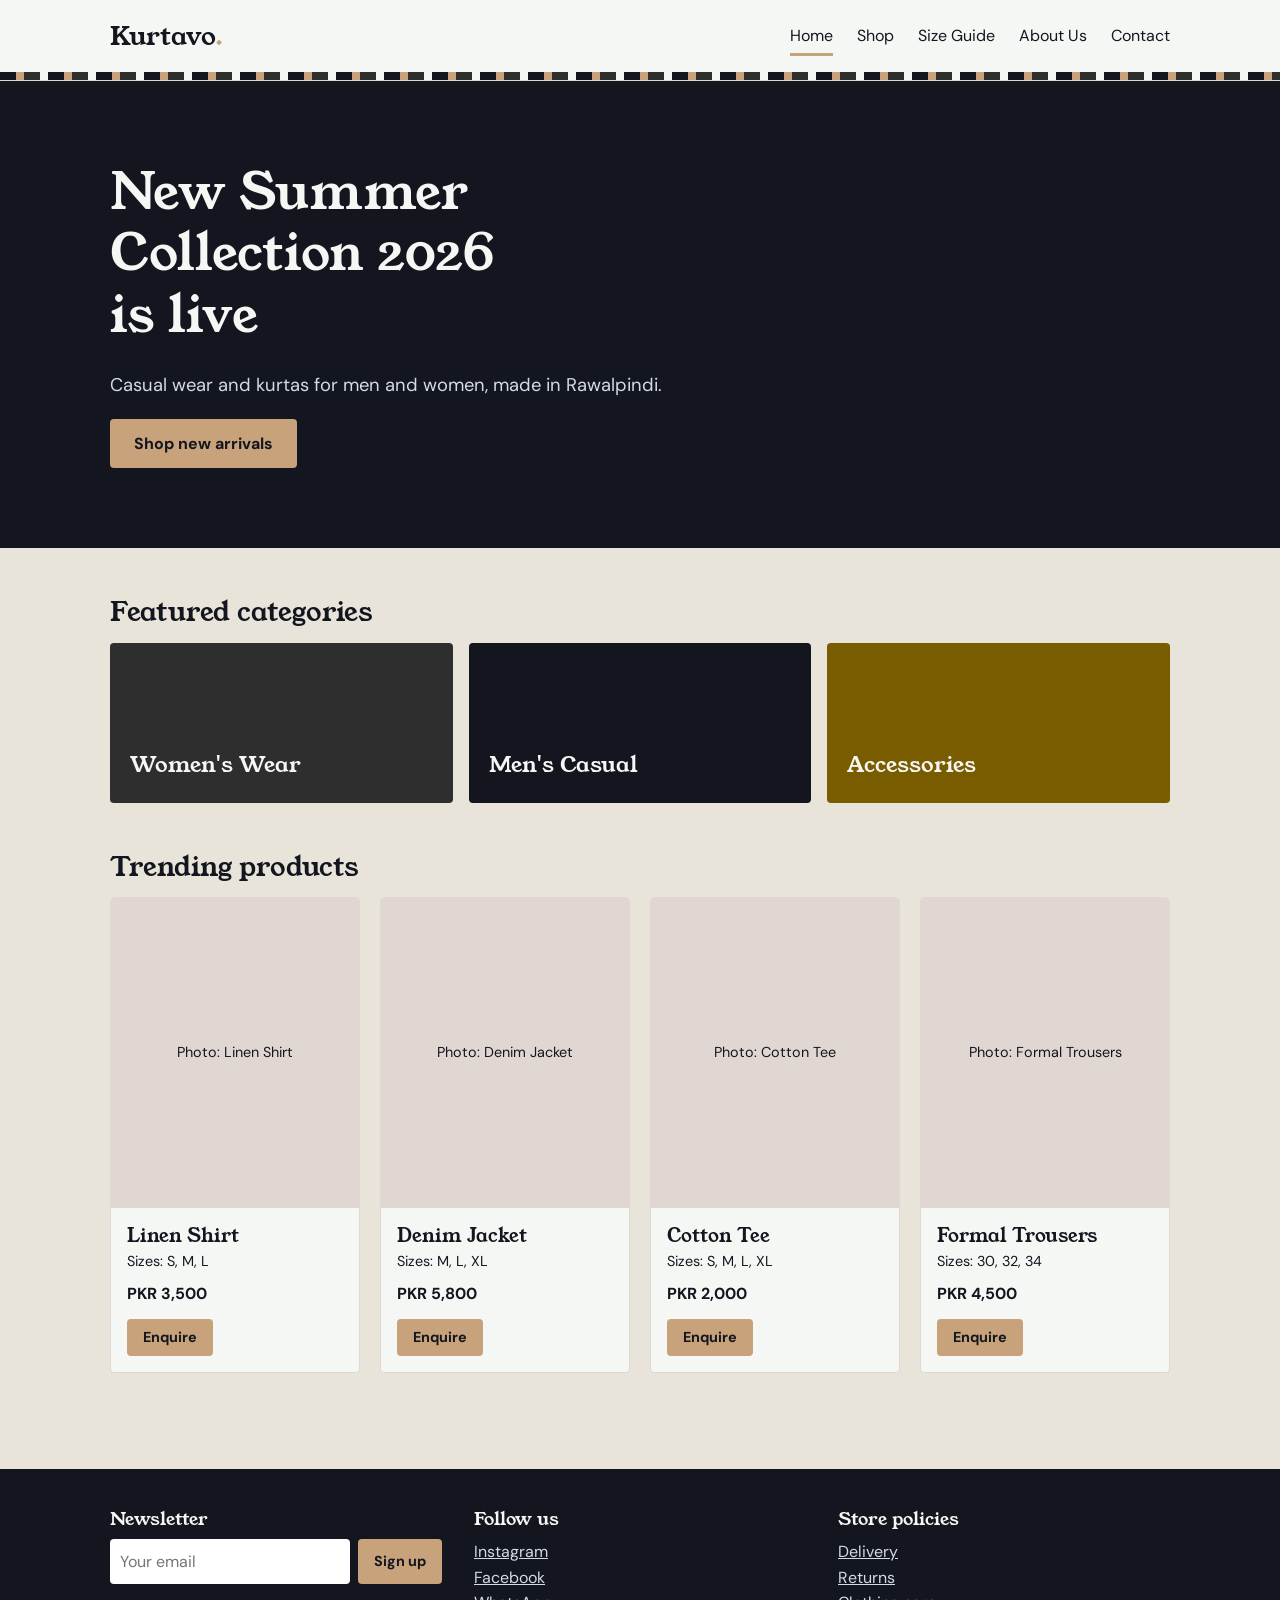
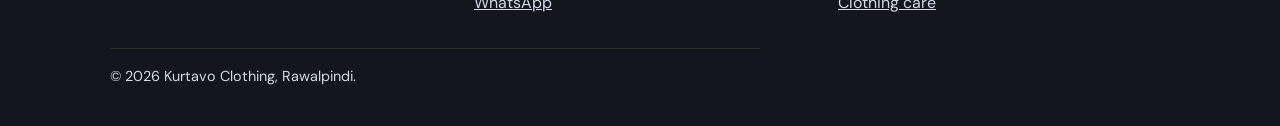
==== index.html @ 75f8e2ea "Files have been shifted outside the folder" ====
<!DOCTYPE html>
<html lang="en">
<head>
  <meta charset="UTF-8">
  <meta name="viewport" content="width=device-width, initial-scale=1">
  <title>Home | Kurtavo Clothing</title>
  <link rel="preconnect" href="https://fonts.googleapis.com">
  <link rel="stylesheet" href="https://fonts.googleapis.com/css2?family=DM+Sans:wght@400;700&family=Young+Serif&display=swap">
  <link rel="stylesheet" href="style.css">
</head>
<body>

  <!-- ========== HEADER / NAVIGATION (same on every page) ========== -->
  <header class="site-header">
    <div class="wrap header-row">
      <a class="logo" href="index.html">Kurtavo<span>.</span></a>
      <input type="checkbox" id="nav-toggle" class="nav-toggle" aria-label="Toggle menu">
      <label for="nav-toggle" class="nav-button">Menu</label>
      <ul class="nav-links">
        <li><a href="index.html" class="active">Home</a></li>
        <li><a href="shop.html">Shop</a></li>
        <li><a href="size-guide.html">Size Guide</a></li>
        <li><a href="about.html">About Us</a></li>
        <li><a href="contact.html">Contact</a></li>
      </ul>
    </div>
  </header>

  <!-- ========== HERO BANNER ========== -->
  <section class="hero">
    <div class="wrap">
      <h1>New Summer Collection 2026 is live</h1>
      <p>Casual wear and kurtas for men and women, made in Rawalpindi.</p>
      <a class="btn" href="shop.html">Shop new arrivals</a>
    </div>
  </section>

  <main>
    <!-- ========== FEATURED CATEGORIES ========== -->
    <section class="section">
      <div class="wrap">
        <h2>Featured categories</h2>
        <div class="category-row">
          <a class="category" href="shop.html">Women's Wear</a>
          <a class="category" href="shop.html">Men's Casual</a>
          <a class="category" href="shop.html">Accessories</a>
        </div>
      </div>
    </section>

    <!-- ========== TRENDING PRODUCTS (4 cards) ========== -->
    <section class="section" style="padding-top:0">
      <div class="wrap">
        <h2>Trending products</h2>
        <div class="product-grid">
          <article class="product-card">
            <div class="thumb">Photo: Linen Shirt</div>
            <div class="info">
              <h3>Linen Shirt</h3>
              <p class="sizes">Sizes: S, M, L</p>
              <p class="price">PKR 3,500</p>
              <a class="btn btn-small" href="contact.html">Enquire</a>
            </div>
          </article>
          <article class="product-card">
            <div class="thumb">Photo: Denim Jacket</div>
            <div class="info">
              <h3>Denim Jacket</h3>
              <p class="sizes">Sizes: M, L, XL</p>
              <p class="price">PKR 5,800</p>
              <a class="btn btn-small" href="contact.html">Enquire</a>
            </div>
          </article>
          <article class="product-card">
            <div class="thumb">Photo: Cotton Tee</div>
            <div class="info">
              <h3>Cotton Tee</h3>
              <p class="sizes">Sizes: S, M, L, XL</p>
              <p class="price">PKR 2,000</p>
              <a class="btn btn-small" href="contact.html">Enquire</a>
            </div>
          </article>
          <article class="product-card">
            <div class="thumb">Photo: Formal Trousers</div>
            <div class="info">
              <h3>Formal Trousers</h3>
              <p class="sizes">Sizes: 30, 32, 34</p>
              <p class="price">PKR 4,500</p>
              <a class="btn btn-small" href="contact.html">Enquire</a>
            </div>
          </article>
        </div>
      </div>
    </section>
  </main>

  <!-- ========== FOOTER (same on every page) ========== -->
  <footer class="site-footer">
    <div class="wrap">
      <div class="footer-grid">
        <div>
          <h3>Newsletter</h3>
          <form class="newsletter" action="#">
            <input type="email" id="news-email" placeholder="Your email" aria-label="Email for newsletter">
            <button class="btn btn-small" type="submit">Sign up</button>
          </form>
        </div>
        <div>
          <h3>Follow us</h3>
          <ul>
            <li><a href="#">Instagram</a></li>
            <li><a href="#">Facebook</a></li>
            <li><a href="#">WhatsApp</a></li>
          </ul>
        </div>
        <div>
          <h3>Store policies</h3>
          <ul>
            <li><a href="#">Delivery</a></li>
            <li><a href="#">Returns</a></li>
            <li><a href="#">Clothing care</a></li>
          </ul>
        </div>
      </div>
      <p class="copyright">&copy; 2026 Kurtavo Clothing, Rawalpindi.</p>
    </div>
  </footer>

</body>
</html>
---- style.css ----
/* ==========================================================
   Kurtavo Clothing - shared stylesheet (used by all 5 pages)
   Sections: 1 Colours/fonts | 2 Base | 3 Header/nav | 4 Buttons
             5 Home | 6 Shop | 7 Size guide | 8 About | 9 Contact
             10 Footer | 11 Responsive
   ========================================================== */

/* 1. COLOURS AND FONTS - change these to re-theme the site */
:root {
  --ink: #14161F;
  --indigo:  #2E2E2E;
  --marigold: #C8A27A;
  --paper: #E8E4DA;
  --white: #F5F7F4;
  --line: #E0D7D2;
  --muted: ;
  --font-head: "Young Serif", Georgia, serif;
  --font-body: "DM Sans", Arial, sans-serif;
}

/* 2. BASE */
* { box-sizing: border-box; }
body { margin: 0; font-family: var(--font-body); color: var(--ink); background: var(--paper); line-height: 1.6; }
h1, h2, h3 { font-family: var(--font-head); font-weight: 400; line-height: 1.2; margin: 0 0 .5em; }
h1 { font-size: clamp(2rem, 5vw, 3.2rem); }
h2 { font-size: 1.7rem; }
h3 { font-size: 1.2rem; }
p { margin: 0 0 1em; max-width: 65ch; }
a { color: var(--indigo); }
.wrap { max-width: 1100px; margin: 0 auto; padding: 0 1.25rem; }
.section { padding: 3rem 0; }
.page-header { background: var(--indigo); color: var(--white); padding: 2.5rem 0; border-bottom: 6px solid var(--marigold); }
.page-header h1 { margin: 0; }
:focus-visible { outline: 3px solid var(--marigold); outline-offset: 2px; }

/* 3. HEADER AND NAVIGATION */
.site-header { background: var(--white); border-bottom: 1px solid var(--line); position: relative; }
.site-header::after { /* block-print strip */
  content: ""; display: block; height: 8px;
  background: repeating-linear-gradient(90deg, var(--ink) 0 16px, var(--marigold) 16px 24px, var(--indigo) 24px 40px, var(--white) 40px 48px);
}
.header-row { display: flex; align-items: center; justify-content: space-between; min-height: 4.5rem; }
.logo { font-family: var(--font-head); font-size: 1.6rem; color: var(--ink); text-decoration: none; }
.logo span { color: var(--marigold); }
.nav-links { display: flex; gap: 1.5rem; list-style: none; margin: 0; padding: 0; }
.nav-links a { color: var(--ink); text-decoration: none; padding: .4rem 0; border-bottom: 3px solid transparent; }
.nav-links a:hover, .nav-links a.active { border-bottom-color: var(--marigold); }
.nav-toggle, .nav-button { display: none; } /* mobile menu button, see section 11 */

/* 4. BUTTONS */
.btn { display: inline-block; background: var(--marigold); color: var(--ink); font: inherit; font-weight: 700; padding: .75rem 1.5rem; border: 0; border-radius: 4px; text-decoration: none; cursor: pointer; }
.btn:hover { background: var(--ink); color: var(--white); }
.btn-small { padding: .45rem 1rem; font-size: .9rem; }

/* 5. HOME PAGE */
.hero { background: var(--ink); color: var(--white); padding: 5rem 0; }
.hero p { color: #d5d9e8; font-size: 1.15rem; }
.hero h1 { max-width: 14ch; }
.category-row { display: grid; grid-template-columns: repeat(3, 1fr); gap: 1rem; }
.category { display: flex; align-items: flex-end; min-height: 160px; padding: 1.25rem; color: var(--white); text-decoration: none; font-family: var(--font-head); font-size: 1.4rem; border-radius: 4px; }
.category:nth-child(1) { background: var(--indigo); }
.category:nth-child(2) { background: var(--ink); }
.category:nth-child(3) { background: #7a5c00; }
.category:hover { outline: 3px solid var(--marigold); }

/* 6. SHOP PAGE (also used for Trending products on Home) */
.shop-layout { display: grid; grid-template-columns: 240px 1fr; gap: 2rem; align-items: start; }
.filters { background: var(--white); border: 1px solid var(--line); border-radius: 4px; padding: 1.25rem; }
.filters label { display: block; font-weight: 700; margin: 1rem 0 .3rem; }
.filters label:first-of-type { margin-top: 0; }
.filters select { width: 100%; padding: .5rem; font: inherit; border: 1px solid var(--line); border-radius: 4px; background: var(--white); }
.product-grid { display: grid; grid-template-columns: repeat(auto-fill, minmax(220px, 1fr)); gap: 1.25rem; }
.product-card { background: var(--white); border: 1px solid var(--line); border-radius: 4px; overflow: hidden; display: flex; flex-direction: column; }
.product-card .thumb { aspect-ratio: 4 / 5; background: var(--line); display: flex; align-items: center; justify-content: center; color: var(--muted); font-size: .9rem; } /* replace with <img> later */
.product-card .info { padding: 1rem; }
.product-card h3 { margin-bottom: .2rem; }
.product-card .sizes { color: var(--muted); font-size: .9rem; margin-bottom: .5rem; }
.price { font-weight: 700; margin-bottom: .75rem; }

/* 7. SIZE GUIDE PAGE */
.guide-layout { display: grid; grid-template-columns: 2fr 1fr; gap: 2rem; align-items: start; }
.tabs input { position: absolute; opacity: 0; } /* radio buttons drive the tabs - no JavaScript */
.tab-labels { display: flex; gap: .5rem; margin-bottom: 1rem; }
.tab-labels label { padding: .5rem 1.25rem; border: 1px solid var(--line); border-radius: 4px; background: var(--white); cursor: pointer; }
#tab-men:checked ~ .tab-labels label[for="tab-men"],
#tab-women:checked ~ .tab-labels label[for="tab-women"],
#tab-kids:checked ~ .tab-labels label[for="tab-kids"] { background: var(--ink); color: var(--white); border-color: var(--ink); }
#tab-men:focus-visible ~ .tab-labels label[for="tab-men"],
#tab-women:focus-visible ~ .tab-labels label[for="tab-women"],
#tab-kids:focus-visible ~ .tab-labels label[for="tab-kids"] { outline: 3px solid var(--marigold); outline-offset: 2px; }
.tab-panel { display: none; }
#tab-men:checked ~ #panel-men, #tab-women:checked ~ #panel-women, #tab-kids:checked ~ #panel-kids { display: block; }
.table-scroll { overflow-x: auto; }
table { width: 100%; border-collapse: collapse; background: var(--white); }
th, td { text-align: left; padding: .75rem 1rem; border: 1px solid var(--line); }
th { background: var(--indigo); color: var(--white); font-weight: 700; }
.tip { background: var(--white); border-left: 6px solid var(--marigold); padding: 1.25rem; }

/* 8. ABOUT PAGE */
.two-col { display: grid; grid-template-columns: 1fr 1fr; gap: 2rem; align-items: center; }
.photo-box { aspect-ratio: 4 / 3; background: var(--line); border-radius: 4px; display: flex; align-items: center; justify-content: center; color: var(--muted); }
.values { display: grid; grid-template-columns: repeat(3, 1fr); gap: 1rem; margin-top: 2rem; }
.value { background: var(--white); border-top: 6px solid var(--marigold); padding: 1.25rem; }

/* 9. CONTACT PAGE */
.contact-form label { display: block; font-weight: 700; margin: 1rem 0 .3rem; }
.contact-form input, .contact-form textarea { width: 100%; padding: .7rem; font: inherit; border: 1px solid var(--muted); border-radius: 4px; background: var(--white); }
.contact-form .btn { margin-top: 1.25rem; }
.info-box { background: var(--white); border: 1px solid var(--line); border-radius: 4px; padding: 1.5rem; }
.map-box { aspect-ratio: 16 / 9; background: var(--line); border-radius: 4px; display: flex; align-items: center; justify-content: center; color: var(--muted); margin-top: 1rem; }

/* 10. FOOTER */
.site-footer { background: var(--ink); color: #d5d9e8; padding: 2.5rem 0 1.5rem; margin-top: 3rem; }
.footer-grid { display: grid; grid-template-columns: repeat(3, 1fr); gap: 2rem; }
.site-footer h3 { color: var(--white); font-size: 1.1rem; }
.site-footer a { color: #d5d9e8; }
.site-footer ul { list-style: none; margin: 0; padding: 0; }
.newsletter { display: flex; gap: .5rem; }
.newsletter input { flex: 1; min-width: 0; padding: .6rem; font: inherit; border: 0; border-radius: 4px; }
.copyright { border-top: 1px solid var(--indigo); margin-top: 2rem; padding-top: 1rem; font-size: .9rem; }

/* 11. RESPONSIVE (360px to 1920px) */
@media (max-width: 800px) {
  .shop-layout, .guide-layout, .two-col { grid-template-columns: 1fr; }
  .category-row, .values, .footer-grid { grid-template-columns: 1fr; }
  .nav-button { display: block; padding: .5rem 1rem; border: 1px solid var(--ink); border-radius: 4px; cursor: pointer; }
  .nav-links { display: none; position: absolute; top: 100%; left: 0; right: 0; flex-direction: column; gap: 0; background: var(--white); border-bottom: 1px solid var(--line); z-index: 5; }
  .nav-links li { border-top: 1px solid var(--line); }
  .nav-links a { display: block; padding: .9rem 1.25rem; border-bottom: 0; }
  .nav-toggle:checked ~ .nav-links { display: flex; } /* checkbox shows/hides the menu - no JavaScript */
  .nav-toggle { display: block; position: absolute; opacity: 0; }
  .nav-toggle:focus-visible ~ .nav-button { outline: 3px solid var(--marigold); outline-offset: 2px; }
  .hero { padding: 3rem 0; }
}
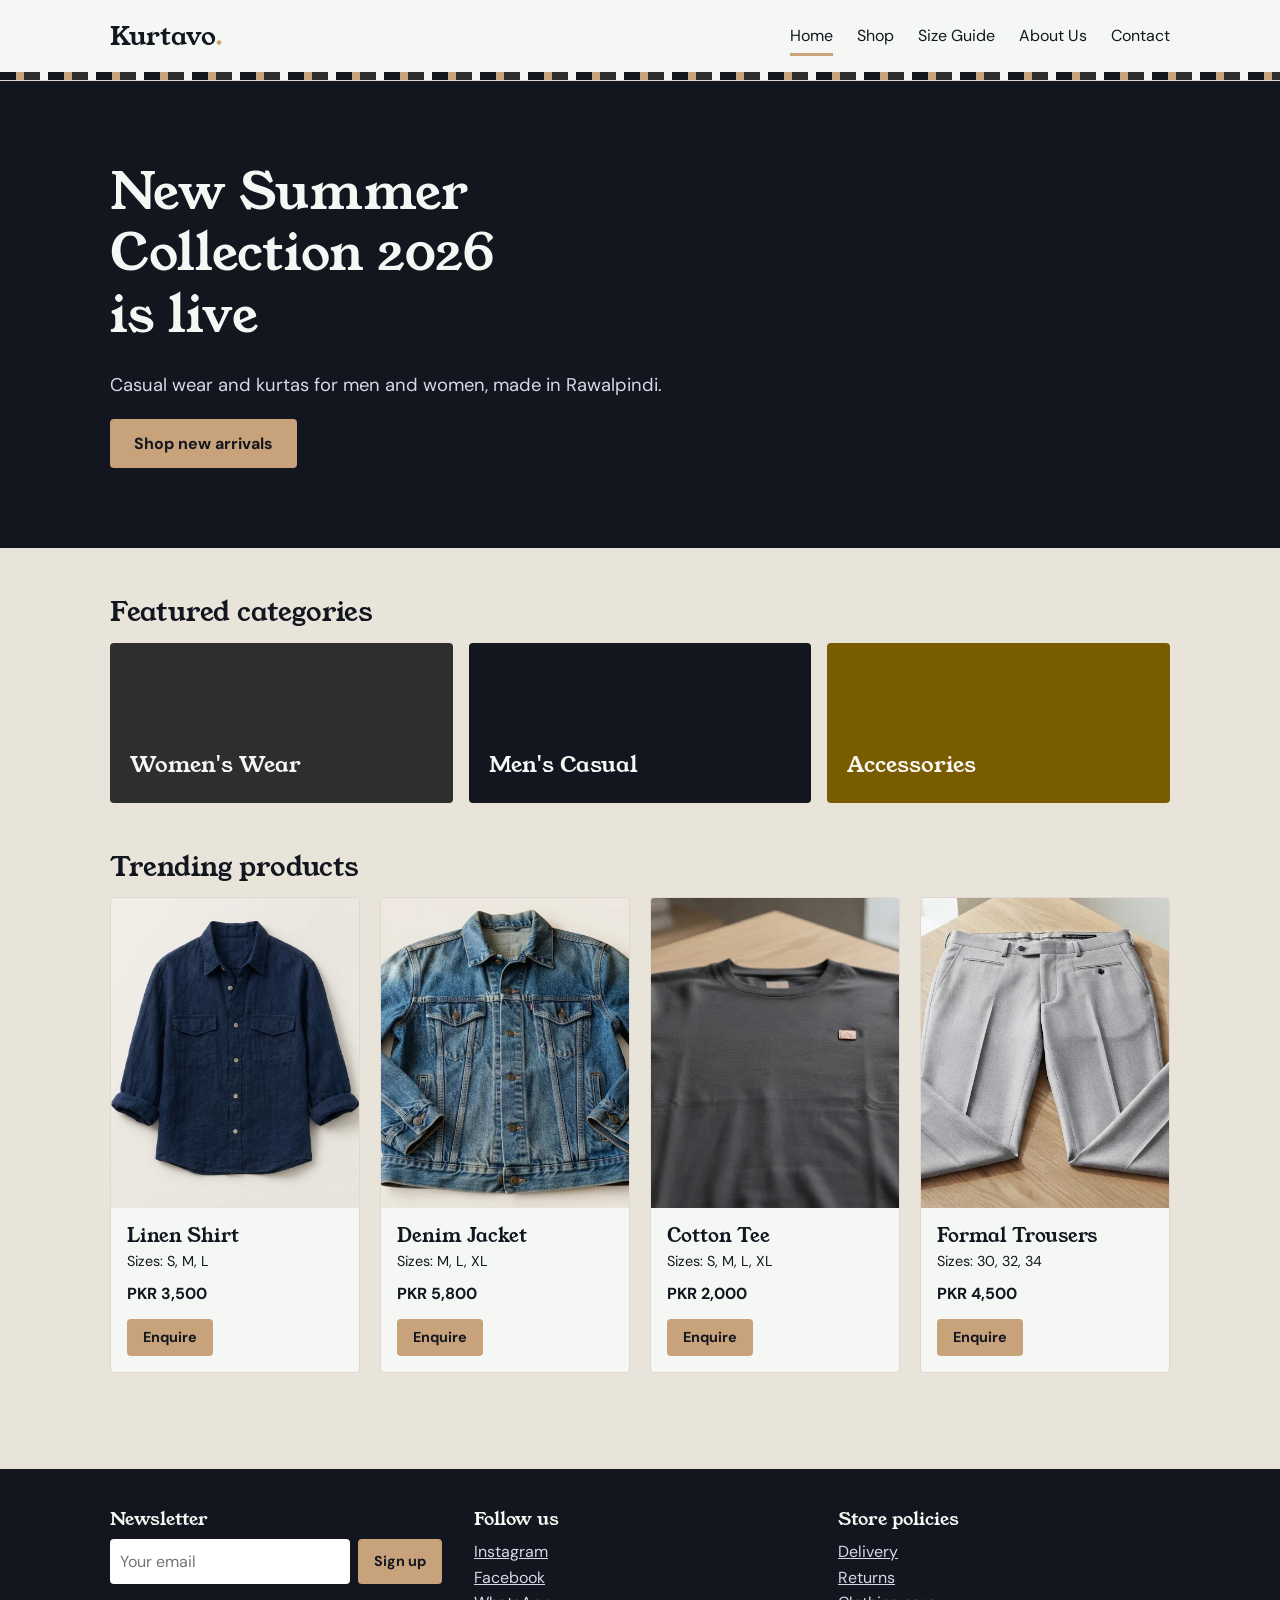
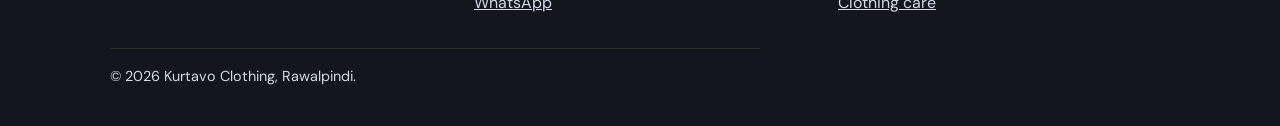
==== commit 6aea4dd2: "Photo added" ====
--- a/index.html
+++ b/index.html
@@ -54,8 +54,9 @@
         <h2>Trending products</h2>
         <div class="product-grid">
           <article class="product-card">
-            <div class="thumb">Photo: Linen Shirt</div>
+            <div class="thumb"><img src="Blue Linen Shirt.jpg"></div>
             <div class="info">
+               
               <h3>Linen Shirt</h3>
               <p class="sizes">Sizes: S, M, L</p>
               <p class="price">PKR 3,500</p>
@@ -63,8 +64,9 @@
             </div>
           </article>
           <article class="product-card">
-            <div class="thumb">Photo: Denim Jacket</div>
+            <div class="thumb"><img src="Blue Denim Jacket.jpg"></div>
             <div class="info">
+
               <h3>Denim Jacket</h3>
               <p class="sizes">Sizes: M, L, XL</p>
               <p class="price">PKR 5,800</p>
@@ -72,8 +74,9 @@
             </div>
           </article>
           <article class="product-card">
-            <div class="thumb">Photo: Cotton Tee</div>
+            <div class="thumb"><img src="Black Cotton Tee.jpg"></div>
             <div class="info">
+
               <h3>Cotton Tee</h3>
               <p class="sizes">Sizes: S, M, L, XL</p>
               <p class="price">PKR 2,000</p>
@@ -81,9 +84,10 @@
             </div>
           </article>
           <article class="product-card">
-            <div class="thumb">Photo: Formal Trousers</div>
+            <div class="thumb"><img src="White Formal Trousers.jpg"></div>
             <div class="info">
               <h3>Formal Trousers</h3>
+
               <p class="sizes">Sizes: 30, 32, 34</p>
               <p class="price">PKR 4,500</p>
               <a class="btn btn-small" href="contact.html">Enquire</a>
--- a/style.css
+++ b/style.css
@@ -1,14 +1,6 @@
-/* ==========================================================
-   Kurtavo Clothing - shared stylesheet (used by all 5 pages)
-   Sections: 1 Colours/fonts | 2 Base | 3 Header/nav | 4 Buttons
-             5 Home | 6 Shop | 7 Size guide | 8 About | 9 Contact
-             10 Footer | 11 Responsive
-   ========================================================== */
-
-/* 1. COLOURS AND FONTS - change these to re-theme the site */
 :root {
   --ink: #14161F;
-  --indigo:  #2E2E2E;
+  --indigo: #2E2E2E;
   --marigold: #C8A27A;
   --paper: #E8E4DA;
   --white: #F5F7F4;
@@ -18,117 +10,560 @@
   --font-body: "DM Sans", Arial, sans-serif;
 }
 
-/* 2. BASE */
-* { box-sizing: border-box; }
-body { margin: 0; font-family: var(--font-body); color: var(--ink); background: var(--paper); line-height: 1.6; }
-h1, h2, h3 { font-family: var(--font-head); font-weight: 400; line-height: 1.2; margin: 0 0 .5em; }
-h1 { font-size: clamp(2rem, 5vw, 3.2rem); }
-h2 { font-size: 1.7rem; }
-h3 { font-size: 1.2rem; }
-p { margin: 0 0 1em; max-width: 65ch; }
-a { color: var(--indigo); }
-.wrap { max-width: 1100px; margin: 0 auto; padding: 0 1.25rem; }
-.section { padding: 3rem 0; }
-.page-header { background: var(--indigo); color: var(--white); padding: 2.5rem 0; border-bottom: 6px solid var(--marigold); }
-.page-header h1 { margin: 0; }
-:focus-visible { outline: 3px solid var(--marigold); outline-offset: 2px; }
-
-/* 3. HEADER AND NAVIGATION */
-.site-header { background: var(--white); border-bottom: 1px solid var(--line); position: relative; }
-.site-header::after { /* block-print strip */
-  content: ""; display: block; height: 8px;
+
+* {
+  box-sizing: border-box;
+}
+
+body {
+  margin: 0;
+  font-family: var(--font-body);
+  color: var(--ink);
+  background: var(--paper);
+  line-height: 1.6;
+}
+
+h1,
+h2,
+h3 {
+  font-family: var(--font-head);
+  font-weight: 400;
+  line-height: 1.2;
+  margin: 0 0 .5em;
+}
+
+h1 {
+  font-size: clamp(2rem, 5vw, 3.2rem);
+}
+
+h2 {
+  font-size: 1.7rem;
+}
+
+h3 {
+  font-size: 1.2rem;
+}
+
+p {
+  margin: 0 0 1em;
+  max-width: 65ch;
+}
+
+a {
+  color: var(--indigo);
+}
+
+.wrap {
+  max-width: 1100px;
+  margin: 0 auto;
+  padding: 0 1.25rem;
+}
+
+.section {
+  padding: 3rem 0;
+}
+
+.page-header {
+  background: var(--indigo);
+  color: var(--white);
+  padding: 2.5rem 0;
+  border-bottom: 6px solid var(--marigold);
+}
+
+.page-header h1 {
+  margin: 0;
+}
+
+:focus-visible {
+  outline: 3px solid var(--marigold);
+  outline-offset: 2px;
+}
+
+
+.site-header {
+  background: var(--white);
+  border-bottom: 1px solid var(--line);
+  position: relative;
+}
+
+.site-header::after {
+  /* block-print strip */
+  content: "";
+  display: block;
+  height: 8px;
   background: repeating-linear-gradient(90deg, var(--ink) 0 16px, var(--marigold) 16px 24px, var(--indigo) 24px 40px, var(--white) 40px 48px);
 }
-.header-row { display: flex; align-items: center; justify-content: space-between; min-height: 4.5rem; }
-.logo { font-family: var(--font-head); font-size: 1.6rem; color: var(--ink); text-decoration: none; }
-.logo span { color: var(--marigold); }
-.nav-links { display: flex; gap: 1.5rem; list-style: none; margin: 0; padding: 0; }
-.nav-links a { color: var(--ink); text-decoration: none; padding: .4rem 0; border-bottom: 3px solid transparent; }
-.nav-links a:hover, .nav-links a.active { border-bottom-color: var(--marigold); }
-.nav-toggle, .nav-button { display: none; } /* mobile menu button, see section 11 */
-
-/* 4. BUTTONS */
-.btn { display: inline-block; background: var(--marigold); color: var(--ink); font: inherit; font-weight: 700; padding: .75rem 1.5rem; border: 0; border-radius: 4px; text-decoration: none; cursor: pointer; }
-.btn:hover { background: var(--ink); color: var(--white); }
-.btn-small { padding: .45rem 1rem; font-size: .9rem; }
-
-/* 5. HOME PAGE */
-.hero { background: var(--ink); color: var(--white); padding: 5rem 0; }
-.hero p { color: #d5d9e8; font-size: 1.15rem; }
-.hero h1 { max-width: 14ch; }
-.category-row { display: grid; grid-template-columns: repeat(3, 1fr); gap: 1rem; }
-.category { display: flex; align-items: flex-end; min-height: 160px; padding: 1.25rem; color: var(--white); text-decoration: none; font-family: var(--font-head); font-size: 1.4rem; border-radius: 4px; }
-.category:nth-child(1) { background: var(--indigo); }
-.category:nth-child(2) { background: var(--ink); }
-.category:nth-child(3) { background: #7a5c00; }
-.category:hover { outline: 3px solid var(--marigold); }
+
+.header-row {
+  display: flex;
+  align-items: center;
+  justify-content: space-between;
+  min-height: 4.5rem;
+}
+
+.logo {
+  font-family: var(--font-head);
+  font-size: 1.6rem;
+  color: var(--ink);
+  text-decoration: none;
+}
+
+.logo span {
+  color: var(--marigold);
+}
+
+.nav-links {
+  display: flex;
+  gap: 1.5rem;
+  list-style: none;
+  margin: 0;
+  padding: 0;
+}
+
+.nav-links a {
+  color: var(--ink);
+  text-decoration: none;
+  padding: .4rem 0;
+  border-bottom: 3px solid transparent;
+}
+
+.nav-links a:hover,
+.nav-links a.active {
+  border-bottom-color: var(--marigold);
+}
+
+.nav-toggle,
+.nav-button {
+  display: none;
+}
+
+/* mobile menu button, see section 11 */
+
+
+.btn {
+  display: inline-block;
+  background: var(--marigold);
+  color: var(--ink);
+  font: inherit;
+  font-weight: 700;
+  padding: .75rem 1.5rem;
+  border: 0;
+  border-radius: 4px;
+  text-decoration: none;
+  cursor: pointer;
+}
+
+.btn:hover {
+  background: var(--ink);
+  color: var(--white);
+}
+
+.btn-small {
+  padding: .45rem 1rem;
+  font-size: .9rem;
+}
+
+
+.hero {
+  background: var(--ink);
+  color: var(--white);
+  padding: 5rem 0;
+}
+
+.hero p {
+  color: #d5d9e8;
+  font-size: 1.15rem;
+}
+
+.hero h1 {
+  max-width: 14ch;
+}
+
+.category-row {
+  display: grid;
+  grid-template-columns: repeat(3, 1fr);
+  gap: 1rem;
+}
+
+.category {
+  display: flex;
+  align-items: flex-end;
+  min-height: 160px;
+  padding: 1.25rem;
+  color: var(--white);
+  text-decoration: none;
+  font-family: var(--font-head);
+  font-size: 1.4rem;
+  border-radius: 4px;
+}
+
+.category:nth-child(1) {
+  background: var(--indigo);
+}
+
+.category:nth-child(2) {
+  background: var(--ink);
+}
+
+.category:nth-child(3) {
+  background: #7a5c00;
+}
+
+.category:hover {
+  outline: 3px solid var(--marigold);
+}
 
 /* 6. SHOP PAGE (also used for Trending products on Home) */
-.shop-layout { display: grid; grid-template-columns: 240px 1fr; gap: 2rem; align-items: start; }
-.filters { background: var(--white); border: 1px solid var(--line); border-radius: 4px; padding: 1.25rem; }
-.filters label { display: block; font-weight: 700; margin: 1rem 0 .3rem; }
-.filters label:first-of-type { margin-top: 0; }
-.filters select { width: 100%; padding: .5rem; font: inherit; border: 1px solid var(--line); border-radius: 4px; background: var(--white); }
-.product-grid { display: grid; grid-template-columns: repeat(auto-fill, minmax(220px, 1fr)); gap: 1.25rem; }
-.product-card { background: var(--white); border: 1px solid var(--line); border-radius: 4px; overflow: hidden; display: flex; flex-direction: column; }
-.product-card .thumb { aspect-ratio: 4 / 5; background: var(--line); display: flex; align-items: center; justify-content: center; color: var(--muted); font-size: .9rem; } /* replace with <img> later */
-.product-card .info { padding: 1rem; }
-.product-card h3 { margin-bottom: .2rem; }
-.product-card .sizes { color: var(--muted); font-size: .9rem; margin-bottom: .5rem; }
-.price { font-weight: 700; margin-bottom: .75rem; }
+.shop-layout {
+  display: grid;
+  grid-template-columns: 240px 1fr;
+  gap: 2rem;
+  align-items: start;
+}
+
+.filters {
+  background: var(--white);
+  border: 1px solid var(--line);
+  border-radius: 4px;
+  padding: 1.25rem;
+}
+
+.filters label {
+  display: block;
+  font-weight: 700;
+  margin: 1rem 0 .3rem;
+}
+
+.filters label:first-of-type {
+  margin-top: 0;
+}
+
+.filters select {
+  width: 100%;
+  padding: .5rem;
+  font: inherit;
+  border: 1px solid var(--line);
+  border-radius: 4px;
+  background: var(--white);
+}
+
+.product-grid {
+  display: grid;
+  grid-template-columns: repeat(auto-fill, minmax(220px, 1fr));
+  gap: 1.25rem;
+}
+
+.product-card {
+  background: var(--white);
+  border: 1px solid var(--line);
+  border-radius: 4px;
+  overflow: hidden;
+  display: flex;
+  flex-direction: column;
+}
+
+.product-card .thumb {
+  aspect-ratio: 4 / 5;
+  background: var(--line);
+  display: flex;
+  align-items: center;
+  justify-content: center;
+  color: var(--muted);
+  font-size: .9rem;
+}
+
+/* replace with <img> later */
+.product-card .thumb img {
+  width: 100%;
+  height: 100%;
+  object-fit: cover;
+  display: block;
+}
+
+.product-card .info {
+  padding: 1rem;
+}
+
+.product-card h3 {
+  margin-bottom: .2rem;
+}
+
+.product-card .sizes {
+  color: var(--muted);
+  font-size: .9rem;
+  margin-bottom: .5rem;
+}
+
+.price {
+  font-weight: 700;
+  margin-bottom: .75rem;
+}
 
 /* 7. SIZE GUIDE PAGE */
-.guide-layout { display: grid; grid-template-columns: 2fr 1fr; gap: 2rem; align-items: start; }
-.tabs input { position: absolute; opacity: 0; } /* radio buttons drive the tabs - no JavaScript */
-.tab-labels { display: flex; gap: .5rem; margin-bottom: 1rem; }
-.tab-labels label { padding: .5rem 1.25rem; border: 1px solid var(--line); border-radius: 4px; background: var(--white); cursor: pointer; }
-#tab-men:checked ~ .tab-labels label[for="tab-men"],
-#tab-women:checked ~ .tab-labels label[for="tab-women"],
-#tab-kids:checked ~ .tab-labels label[for="tab-kids"] { background: var(--ink); color: var(--white); border-color: var(--ink); }
-#tab-men:focus-visible ~ .tab-labels label[for="tab-men"],
-#tab-women:focus-visible ~ .tab-labels label[for="tab-women"],
-#tab-kids:focus-visible ~ .tab-labels label[for="tab-kids"] { outline: 3px solid var(--marigold); outline-offset: 2px; }
-.tab-panel { display: none; }
-#tab-men:checked ~ #panel-men, #tab-women:checked ~ #panel-women, #tab-kids:checked ~ #panel-kids { display: block; }
-.table-scroll { overflow-x: auto; }
-table { width: 100%; border-collapse: collapse; background: var(--white); }
-th, td { text-align: left; padding: .75rem 1rem; border: 1px solid var(--line); }
-th { background: var(--indigo); color: var(--white); font-weight: 700; }
-.tip { background: var(--white); border-left: 6px solid var(--marigold); padding: 1.25rem; }
+.guide-layout {
+  display: grid;
+  grid-template-columns: 2fr 1fr;
+  gap: 2rem;
+  align-items: start;
+}
+
+.tabs input {
+  position: absolute;
+  opacity: 0;
+}
+
+/* radio buttons drive the tabs - no JavaScript */
+.tab-labels {
+  display: flex;
+  gap: .5rem;
+  margin-bottom: 1rem;
+}
+
+.tab-labels label {
+  padding: .5rem 1.25rem;
+  border: 1px solid var(--line);
+  border-radius: 4px;
+  background: var(--white);
+  cursor: pointer;
+}
+
+#tab-men:checked~.tab-labels label[for="tab-men"],
+#tab-women:checked~.tab-labels label[for="tab-women"],
+#tab-kids:checked~.tab-labels label[for="tab-kids"] {
+  background: var(--ink);
+  color: var(--white);
+  border-color: var(--ink);
+}
+
+#tab-men:focus-visible~.tab-labels label[for="tab-men"],
+#tab-women:focus-visible~.tab-labels label[for="tab-women"],
+#tab-kids:focus-visible~.tab-labels label[for="tab-kids"] {
+  outline: 3px solid var(--marigold);
+  outline-offset: 2px;
+}
+
+.tab-panel {
+  display: none;
+}
+
+#tab-men:checked~#panel-men,
+#tab-women:checked~#panel-women,
+#tab-kids:checked~#panel-kids {
+  display: block;
+}
+
+.table-scroll {
+  overflow-x: auto;
+}
+
+table {
+  width: 100%;
+  border-collapse: collapse;
+  background: var(--white);
+}
+
+th,
+td {
+  text-align: left;
+  padding: .75rem 1rem;
+  border: 1px solid var(--line);
+}
+
+th {
+  background: var(--indigo);
+  color: var(--white);
+  font-weight: 700;
+}
+
+.tip {
+  background: var(--white);
+  border-left: 6px solid var(--marigold);
+  padding: 1.25rem;
+}
 
 /* 8. ABOUT PAGE */
-.two-col { display: grid; grid-template-columns: 1fr 1fr; gap: 2rem; align-items: center; }
-.photo-box { aspect-ratio: 4 / 3; background: var(--line); border-radius: 4px; display: flex; align-items: center; justify-content: center; color: var(--muted); }
-.values { display: grid; grid-template-columns: repeat(3, 1fr); gap: 1rem; margin-top: 2rem; }
-.value { background: var(--white); border-top: 6px solid var(--marigold); padding: 1.25rem; }
+.two-col {
+  display: grid;
+  grid-template-columns: 1fr 1fr;
+  gap: 2rem;
+  align-items: center;
+}
+
+.photo-box {
+  aspect-ratio: 4 / 3;
+  background: var(--line);
+  border-radius: 4px;
+  display: flex;
+  align-items: center;
+  justify-content: center;
+  color: var(--muted);
+}
+
+.values {
+  display: grid;
+  grid-template-columns: repeat(3, 1fr);
+  gap: 1rem;
+  margin-top: 2rem;
+}
+
+.value {
+  background: var(--white);
+  border-top: 6px solid var(--marigold);
+  padding: 1.25rem;
+}
 
 /* 9. CONTACT PAGE */
-.contact-form label { display: block; font-weight: 700; margin: 1rem 0 .3rem; }
-.contact-form input, .contact-form textarea { width: 100%; padding: .7rem; font: inherit; border: 1px solid var(--muted); border-radius: 4px; background: var(--white); }
-.contact-form .btn { margin-top: 1.25rem; }
-.info-box { background: var(--white); border: 1px solid var(--line); border-radius: 4px; padding: 1.5rem; }
-.map-box { aspect-ratio: 16 / 9; background: var(--line); border-radius: 4px; display: flex; align-items: center; justify-content: center; color: var(--muted); margin-top: 1rem; }
+.contact-form label {
+  display: block;
+  font-weight: 700;
+  margin: 1rem 0 .3rem;
+}
+
+.contact-form input,
+.contact-form textarea {
+  width: 100%;
+  padding: .7rem;
+  font: inherit;
+  border: 1px solid var(--muted);
+  border-radius: 4px;
+  background: var(--white);
+}
+
+.contact-form .btn {
+  margin-top: 1.25rem;
+}
+
+.info-box {
+  background: var(--white);
+  border: 1px solid var(--line);
+  border-radius: 4px;
+  padding: 1.5rem;
+}
+
+.map-box {
+  aspect-ratio: 16 / 9;
+  background: var(--line);
+  border-radius: 4px;
+  display: flex;
+  align-items: center;
+  justify-content: center;
+  color: var(--muted);
+  margin-top: 1rem;
+}
 
 /* 10. FOOTER */
-.site-footer { background: var(--ink); color: #d5d9e8; padding: 2.5rem 0 1.5rem; margin-top: 3rem; }
-.footer-grid { display: grid; grid-template-columns: repeat(3, 1fr); gap: 2rem; }
-.site-footer h3 { color: var(--white); font-size: 1.1rem; }
-.site-footer a { color: #d5d9e8; }
-.site-footer ul { list-style: none; margin: 0; padding: 0; }
-.newsletter { display: flex; gap: .5rem; }
-.newsletter input { flex: 1; min-width: 0; padding: .6rem; font: inherit; border: 0; border-radius: 4px; }
-.copyright { border-top: 1px solid var(--indigo); margin-top: 2rem; padding-top: 1rem; font-size: .9rem; }
+.site-footer {
+  background: var(--ink);
+  color: #d5d9e8;
+  padding: 2.5rem 0 1.5rem;
+  margin-top: 3rem;
+}
+
+.footer-grid {
+  display: grid;
+  grid-template-columns: repeat(3, 1fr);
+  gap: 2rem;
+}
+
+.site-footer h3 {
+  color: var(--white);
+  font-size: 1.1rem;
+}
+
+.site-footer a {
+  color: #d5d9e8;
+}
+
+.site-footer ul {
+  list-style: none;
+  margin: 0;
+  padding: 0;
+}
+
+.newsletter {
+  display: flex;
+  gap: .5rem;
+}
+
+.newsletter input {
+  flex: 1;
+  min-width: 0;
+  padding: .6rem;
+  font: inherit;
+  border: 0;
+  border-radius: 4px;
+}
+
+.copyright {
+  border-top: 1px solid var(--indigo);
+  margin-top: 2rem;
+  padding-top: 1rem;
+  font-size: .9rem;
+}
 
 /* 11. RESPONSIVE (360px to 1920px) */
 @media (max-width: 800px) {
-  .shop-layout, .guide-layout, .two-col { grid-template-columns: 1fr; }
-  .category-row, .values, .footer-grid { grid-template-columns: 1fr; }
-  .nav-button { display: block; padding: .5rem 1rem; border: 1px solid var(--ink); border-radius: 4px; cursor: pointer; }
-  .nav-links { display: none; position: absolute; top: 100%; left: 0; right: 0; flex-direction: column; gap: 0; background: var(--white); border-bottom: 1px solid var(--line); z-index: 5; }
-  .nav-links li { border-top: 1px solid var(--line); }
-  .nav-links a { display: block; padding: .9rem 1.25rem; border-bottom: 0; }
-  .nav-toggle:checked ~ .nav-links { display: flex; } /* checkbox shows/hides the menu - no JavaScript */
-  .nav-toggle { display: block; position: absolute; opacity: 0; }
-  .nav-toggle:focus-visible ~ .nav-button { outline: 3px solid var(--marigold); outline-offset: 2px; }
-  .hero { padding: 3rem 0; }
-}
+
+  .shop-layout,
+  .guide-layout,
+  .two-col {
+    grid-template-columns: 1fr;
+  }
+
+  .category-row,
+  .values,
+  .footer-grid {
+    grid-template-columns: 1fr;
+  }
+
+  .nav-button {
+    display: block;
+    padding: .5rem 1rem;
+    border: 1px solid var(--ink);
+    border-radius: 4px;
+    cursor: pointer;
+  }
+
+  .nav-links {
+    display: none;
+    position: absolute;
+    top: 100%;
+    left: 0;
+    right: 0;
+    flex-direction: column;
+    gap: 0;
+    background: var(--white);
+    border-bottom: 1px solid var(--line);
+    z-index: 5;
+  }
+
+  .nav-links li {
+    border-top: 1px solid var(--line);
+  }
+
+  .nav-links a {
+    display: block;
+    padding: .9rem 1.25rem;
+    border-bottom: 0;
+  }
+
+  .nav-toggle:checked~.nav-links {
+    display: flex;
+  }
+
+  /* checkbox shows/hides the menu - no JavaScript */
+  .nav-toggle {
+    display: block;
+    position: absolute;
+    opacity: 0;
+  }
+
+  .nav-toggle:focus-visible~.nav-button {
+    outline: 3px solid var(--marigold);
+    outline-offset: 2px;
+  }
+
+  .hero {
+    padding: 3rem 0;
+  }
+}
